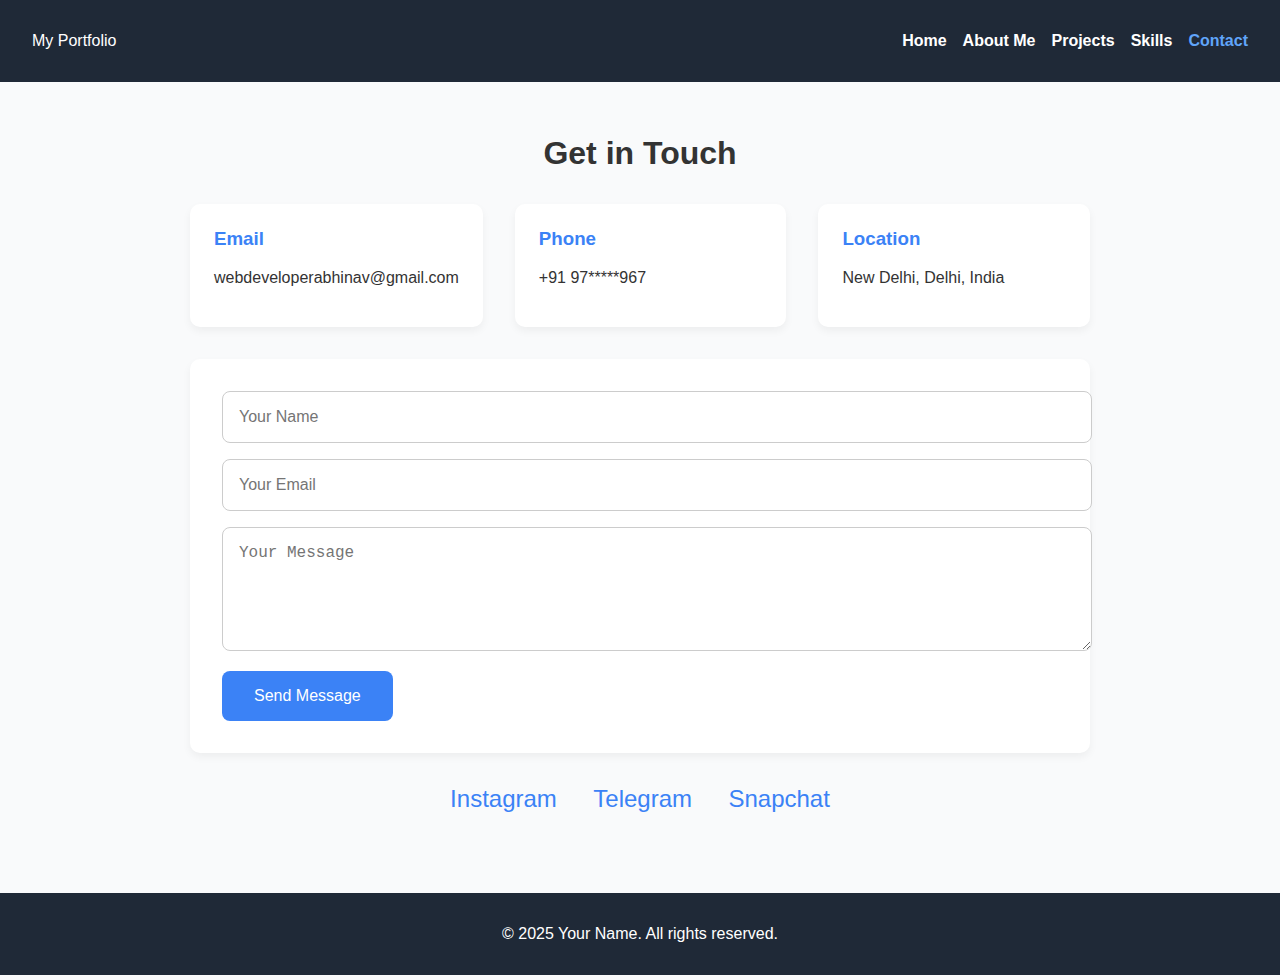
==== contact.html @ 17bb70a0 "Add files via upload" ====
<!DOCTYPE html>
<html lang="en">
<head>
  <meta charset="UTF-8">
  <meta name="viewport" content="width=device-width, initial-scale=1.0">
  <title>Contact Me</title>
  <style>
    body {
      margin: 0;
      font-family: 'Segoe UI', Tahoma, Geneva, Verdana, sans-serif;
      background-color: #f9fafb;
      color: #333;
    }

    header {
      background-color: #1f2937;
      color: white;
      padding: 1rem 2rem;
    }

    .navbar {
      display: flex;
      justify-content: space-between;
      align-items: center;
    }

    .nav-links {
      list-style: none;
      display: flex;
      gap: 1rem;
    }

    .nav-links li a {
      color: white;
      text-decoration: none;
      font-weight: bold;
    }

    .nav-links li a:hover,
    .nav-links li a.active {
      color: #60a5fa;
    }

    .contact-section {
      max-width: 900px;
      margin: auto;
      padding: 2rem;
    }

    .contact-section h1 {
      text-align: center;
      margin-bottom: 2rem;
    }

    .contact-info {
      display: flex;
      justify-content: space-between;
      flex-wrap: wrap;
      gap: 2rem;
      margin-bottom: 2rem;
    }

    .contact-box {
      flex: 1;
      background: #ffffff;
      padding: 1.5rem;
      border-radius: 10px;
      box-shadow: 0 4px 8px rgba(0,0,0,0.05);
    }

    .contact-box h3 {
      margin-top: 0;
      color: #3b82f6;
    }

    .contact-form {
      background: #ffffff;
      padding: 2rem;
      border-radius: 10px;
      box-shadow: 0 4px 8px rgba(0,0,0,0.05);
    }

    .contact-form input,
    .contact-form textarea {
      width: 100%;
      padding: 1rem;
      margin-bottom: 1rem;
      border-radius: 8px;
      border: 1px solid #ccc;
      font-size: 1rem;
    }

    .contact-form button {
      background-color: #3b82f6;
      color: white;
      padding: 1rem 2rem;
      border: none;
      border-radius: 8px;
      font-size: 1rem;
      cursor: pointer;
      transition: background-color 0.3s ease;
    }

    .contact-form button:hover {
      background-color: #2563eb;
    }

    .social-links {
      text-align: center;
      margin-top: 2rem;
    }

    .social-links a {
      margin: 0 1rem;
      font-size: 1.5rem;
      color: #3b82f6;
      text-decoration: none;
    }

    .social-links a:hover {
      color: #1d4ed8;
    }

    footer {
      background-color: #1f2937;
      color: white;
      text-align: center;
      padding: 1rem;
      margin-top: 3rem;
    }
  </style>
</head>
<body>
  <header>
    <nav class="navbar">
      <div class="logo">My Portfolio</div>
      <ul class="nav-links">
        <li><a href="index.html">Home</a></li>
        <li><a href="about.html">About Me</a></li>
        <li><a href="projects.html">Projects</a></li>
        <li><a href="skills.html">Skills</a></li>
        <li><a href="contact.html" class="active">Contact</a></li>
      </ul>
    </nav>
  </header>

  <main>
    <section class="contact-section">
      <h1>Get in Touch</h1>

      <div class="contact-info">
        <div class="contact-box">
          <h3>Email</h3>
          <p>webdeveloperabhinav@gmail.com</p>
        </div>
        <div class="contact-box">
          <h3>Phone</h3>
          <p>+91 97*****967</p>
        </div>
        <div class="contact-box">
          <h3>Location</h3>
          <p>New Delhi, Delhi, India</p>
        </div>
      </div>

      <div class="contact-form">
        <form action="#" method="POST">
          <input type="text" name="name" placeholder="Your Name" required>
          <input type="email" name="email" placeholder="Your Email" required>
          <textarea name="message" rows="5" placeholder="Your Message" required></textarea>
          <button type="submit">Send Message</button>
        </form>
      </div>

      <div class="social-links">
        <a href="#" target="_blank">Instagram</a>
        <a href="#" target="_blank">Telegram</a>
        <a href="#" target="_blank">Snapchat</a>
      </div>
    </section>
  </main>

  <footer>
    <p>&copy; 2025 Your Name. All rights reserved.</p>
  </footer>
</body>
</html>
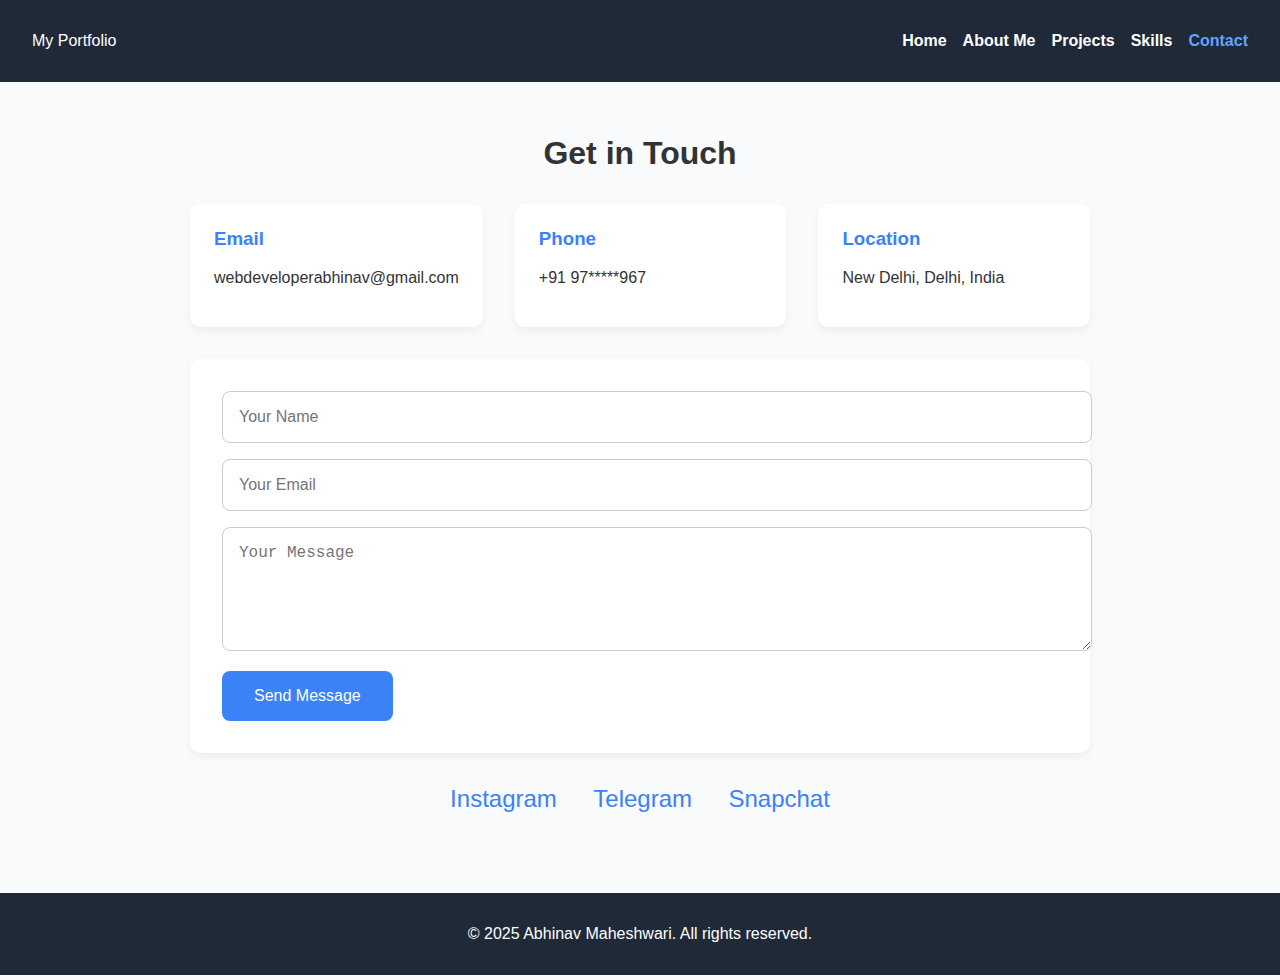
==== commit fbda4787: "Update contact.html" ====
--- a/contact.html
+++ b/contact.html
@@ -173,15 +173,15 @@
       </div>
 
       <div class="social-links">
-        <a href="#" target="_blank">Instagram</a>
-        <a href="#" target="_blank">Telegram</a>
+        <a href="https://www.instagram.com/invites/contact/?utm_source=ig_contact_invite&utm_medium=copy_link&utm_content=ty0q81m" target="_blank" target="_blank">Instagram</a>
+        <a href="https://t.me/wdabhi" target="_blank">Telegram</a>
         <a href="#" target="_blank">Snapchat</a>
       </div>
     </section>
   </main>
 
   <footer>
-    <p>&copy; 2025 Your Name. All rights reserved.</p>
+    <p>&copy; 2025 Abhinav Maheshwari. All rights reserved.</p>
   </footer>
 </body>
 </html>
